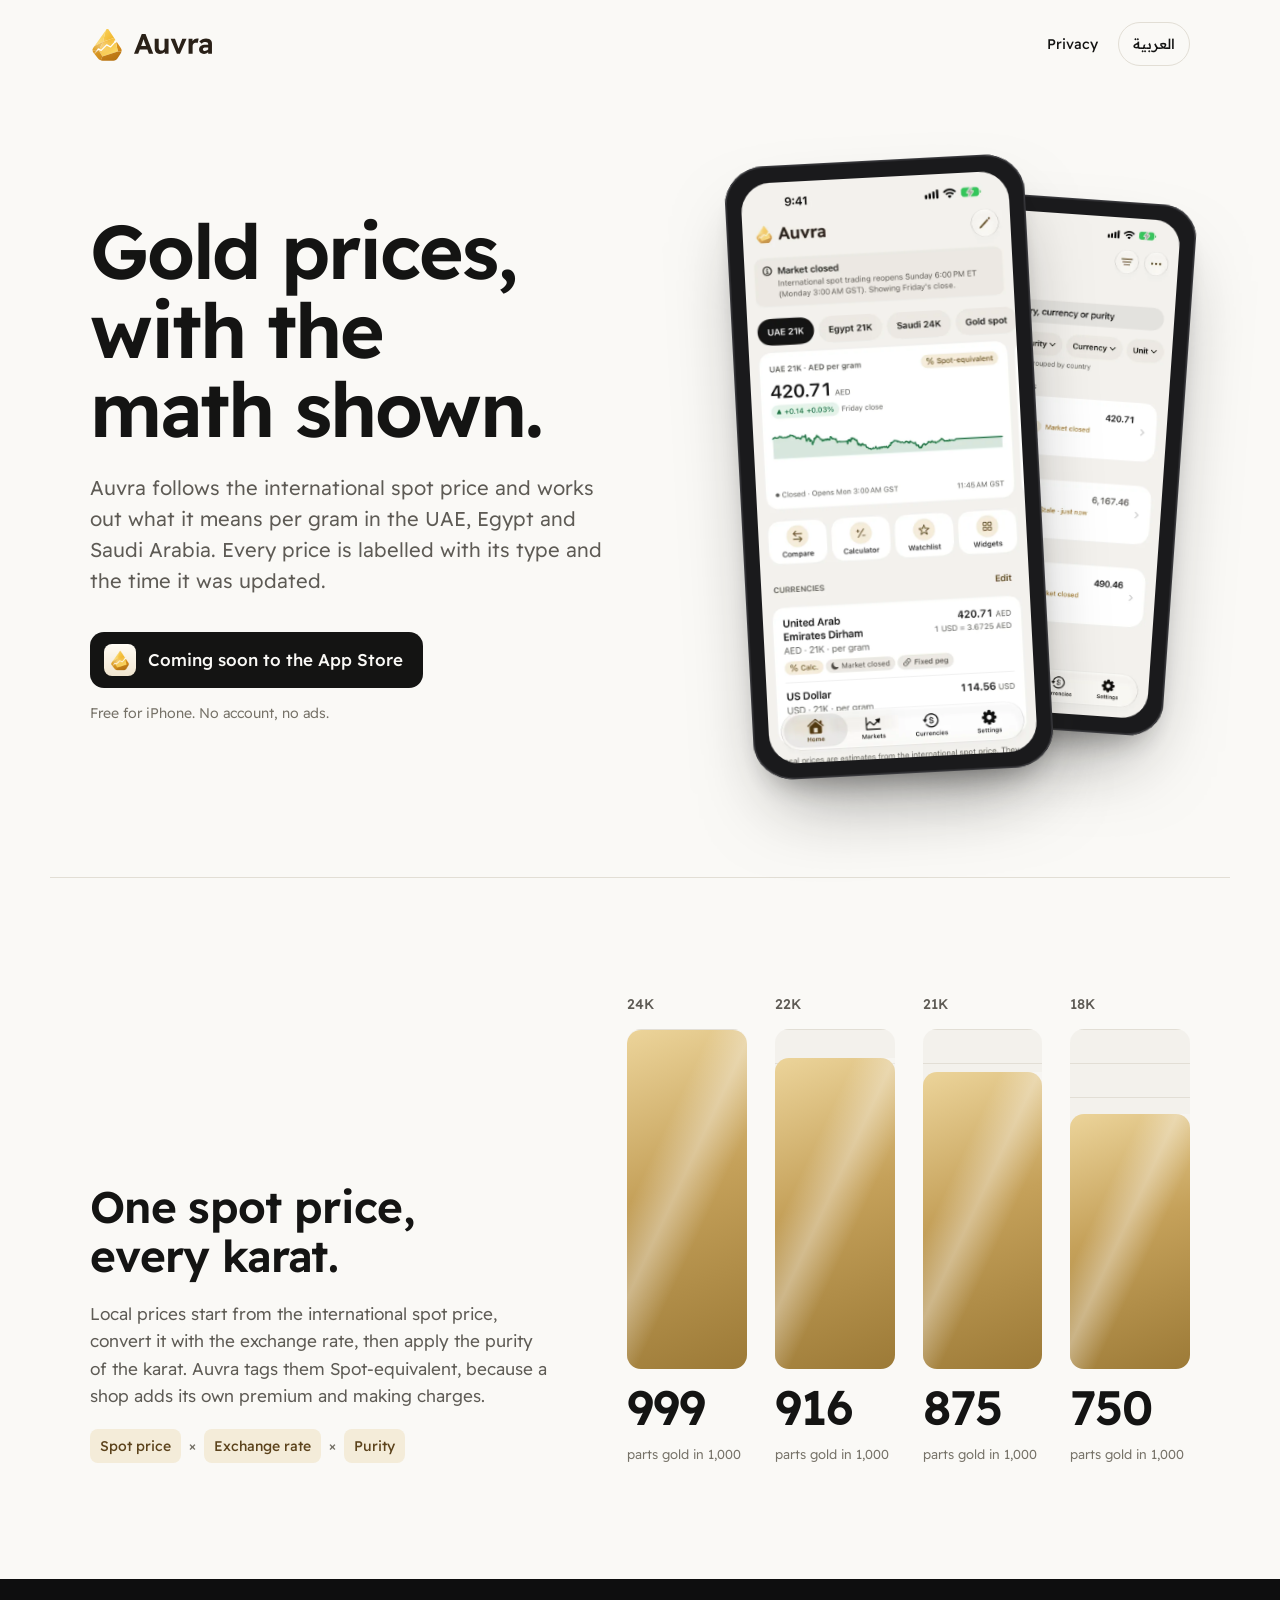
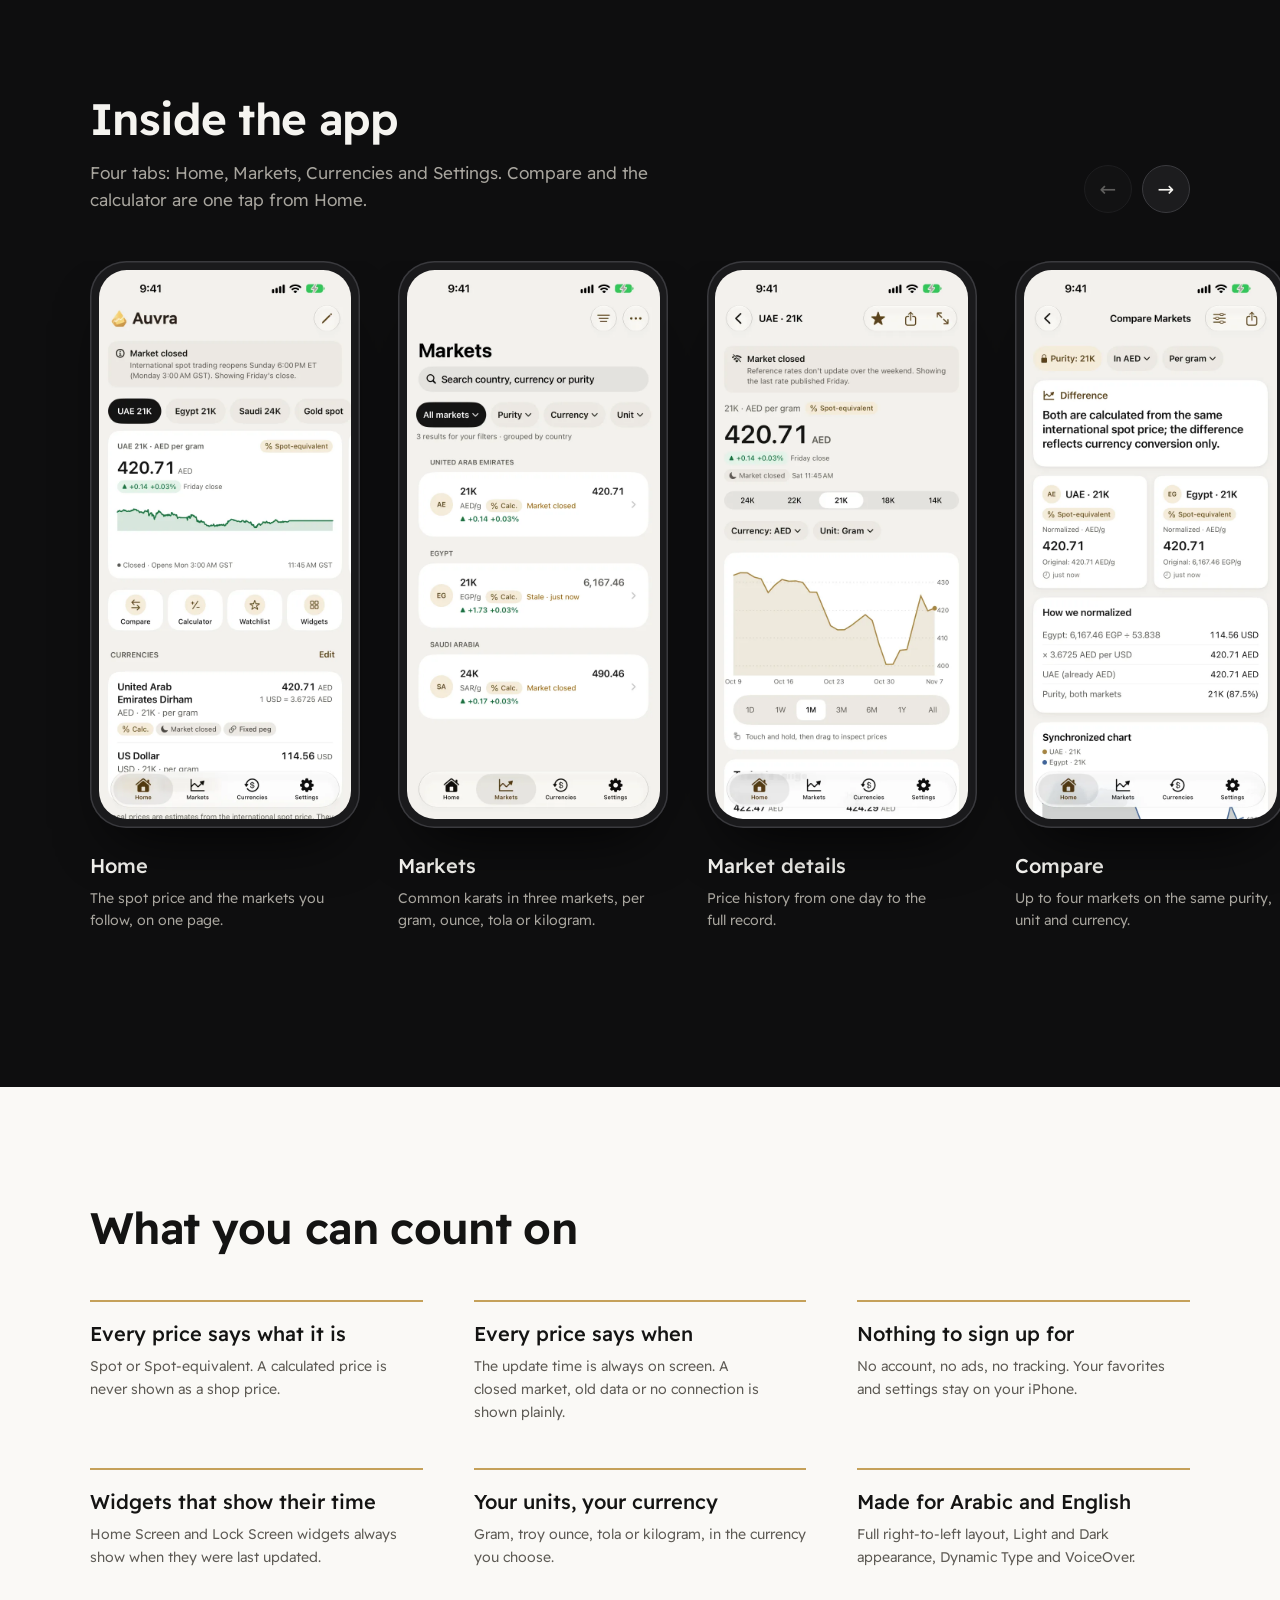
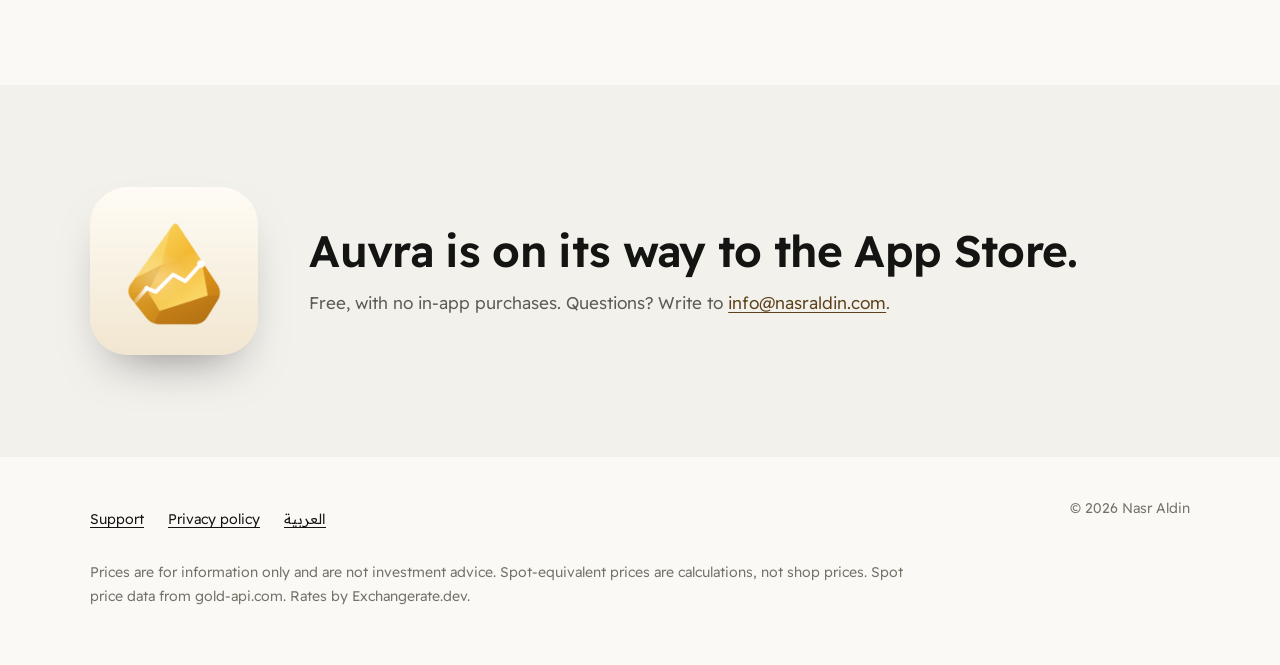
==== index.html @ fda50646 "Auvra website: English and Arabic landing pages Screens are live captures from the App Store build c" ====
<!doctype html>
<html lang="en" dir="ltr">
<head>
  <meta charset="utf-8">
  <meta name="viewport" content="width=device-width, initial-scale=1">
  <title>Auvra: gold prices, with the math shown</title>
  <meta name="description" content="Auvra follows the international gold spot price and works out what it means per gram in the UAE, Egypt and Saudi Arabia. Free for iPhone, in English and Arabic.">
  <link rel="canonical" href="https://nasraldin.github.io/auvra-site/">
  <link rel="alternate" hreflang="en" href="https://nasraldin.github.io/auvra-site/">
  <link rel="alternate" hreflang="ar" href="https://nasraldin.github.io/auvra-site/ar/">
  <link rel="alternate" hreflang="x-default" href="https://nasraldin.github.io/auvra-site/">
  <meta name="theme-color" content="#faf9f6" media="(prefers-color-scheme: light)">
  <meta name="theme-color" content="#0e0e0f" media="(prefers-color-scheme: dark)">
  <meta property="og:type" content="website">
  <meta property="og:title" content="Auvra: gold prices, with the math shown">
  <meta property="og:description" content="Auvra follows the international gold spot price and works out what it means per gram in the UAE, Egypt and Saudi Arabia. Free for iPhone, in English and Arabic.">
  <meta property="og:url" content="https://nasraldin.github.io/auvra-site/">
  <meta property="og:image" content="https://nasraldin.github.io/auvra-site/assets/og-en.png">
  <meta property="og:locale" content="en_US">
  <meta name="twitter:card" content="summary_large_image">
  <link rel="icon" href="favicon.png" type="image/png">
  <link rel="apple-touch-icon" href="assets/apple-touch-icon.png">
  <link rel="preconnect" href="https://fonts.googleapis.com">
  <link rel="preconnect" href="https://fonts.gstatic.com" crossorigin>
  <link rel="stylesheet" href="https://fonts.googleapis.com/css2?family=Readex+Pro:wght@300..700&display=swap">
  <link rel="stylesheet" href="assets/site.css">
</head>
<body>
  <a class="skip" href="#main">Skip to content</a>
  <header class="wrap top">
    <a class="brand" href="./" aria-label="Auvra">
      <img class="mark" src="assets/mark.svg" width="34" height="34" alt="">
      <img class="word word-light" src="assets/auvra-wordmark-en-ink.svg" alt="" height="20">
      <img class="word word-dark" src="assets/auvra-wordmark-en-paper.svg" alt="" height="20">
    </a>
    <nav>
      <a class="privacy" href="https://auvra-proxy.app-services-671.workers.dev/legal/privacy">Privacy</a>
      <a class="lang" href="ar/" hreflang="ar" lang="ar">العربية</a>
    </nav>
  </header>

  <main id="main">
    <section class="wrap hero">
      <div>
        <h1>Gold prices, with the math shown.</h1>
        <p class="lede">Auvra follows the international spot price and works out what it means per gram in the UAE, Egypt and Saudi Arabia. Every price is labelled with its type and the time it was updated.</p>
        <div class="availability">
          <span class="soon"><img src="assets/app-icon.png" width="32" height="32" alt="">Coming soon to the App Store</span>
          <small>Free for iPhone. No account, no ads.</small>
        </div>
      </div>
      <div class="stage">
        <div class="phone back"><img src="assets/screens/en/markets.webp" width="1320" height="2868" alt="Auvra Markets screen listing karats in three markets"></div>
        <div class="phone front"><img src="assets/screens/en/home.webp" width="1320" height="2868" alt="Auvra Home screen showing the spot price and followed markets" fetchpriority="high"></div>
      </div>
    </section>

    <section class="wrap assay" aria-labelledby="assay-title">
      <div class="copy">
        <h2 id="assay-title">One spot price, every karat.</h2>
        <p>Local prices start from the international spot price, convert it with the exchange rate, then apply the purity of the karat. Auvra tags them Spot-equivalent, because a shop adds its own premium and making charges.</p>
        <p class="formula"><span>Spot price</span> <i aria-hidden="true">×</i> <span>Exchange rate</span> <i aria-hidden="true">×</i> <span>Purity</span></p>
      </div>
      <ul class="bars" aria-label="Purity of each karat">
          <li class="bar">
            <span class="karat">24K</span>
            <span class="track" aria-hidden="true"><span class="fill" style="--fine: 99.9%"></span></span>
            <span class="value">999</span>
            <span class="unit">parts gold in 1,000</span>
          </li>
          <li class="bar">
            <span class="karat">22K</span>
            <span class="track" aria-hidden="true"><span class="fill" style="--fine: 91.6%"></span></span>
            <span class="value">916</span>
            <span class="unit">parts gold in 1,000</span>
          </li>
          <li class="bar">
            <span class="karat">21K</span>
            <span class="track" aria-hidden="true"><span class="fill" style="--fine: 87.5%"></span></span>
            <span class="value">875</span>
            <span class="unit">parts gold in 1,000</span>
          </li>
          <li class="bar">
            <span class="karat">18K</span>
            <span class="track" aria-hidden="true"><span class="fill" style="--fine: 75.0%"></span></span>
            <span class="value">750</span>
            <span class="unit">parts gold in 1,000</span>
          </li>
      </ul>
    </section>

    <section class="screens" aria-labelledby="screens-title">
      <div class="wrap head">
        <div>
          <h2 id="screens-title">Inside the app</h2>
          <p>Four tabs: Home, Markets, Currencies and Settings. Compare and the calculator are one tap from Home.</p>
        </div>
        <div class="scroller-buttons">
          <button type="button" data-step="-1" aria-label="Previous screens">←</button>
          <button type="button" data-step="1" aria-label="Next screens">→</button>
        </div>
      </div>
      <ul class="gallery" tabindex="0" aria-label="Inside the app">
        <li>
          <div class="phone"><img src="assets/screens/en/home.webp" width="1320" height="2868" loading="lazy" decoding="async" alt="Auvra Home screen"></div>
          <h3>Home</h3>
          <p>The spot price and the markets you follow, on one page.</p>
        </li>
        <li>
          <div class="phone"><img src="assets/screens/en/markets.webp" width="1320" height="2868" loading="lazy" decoding="async" alt="Auvra Markets screen"></div>
          <h3>Markets</h3>
          <p>Common karats in three markets, per gram, ounce, tola or kilogram.</p>
        </li>
        <li>
          <div class="phone"><img src="assets/screens/en/details.webp" width="1320" height="2868" loading="lazy" decoding="async" alt="Auvra Market details screen"></div>
          <h3>Market details</h3>
          <p>Price history from one day to the full record.</p>
        </li>
        <li>
          <div class="phone"><img src="assets/screens/en/compare.webp" width="1320" height="2868" loading="lazy" decoding="async" alt="Auvra Compare screen"></div>
          <h3>Compare</h3>
          <p>Up to four markets on the same purity, unit and currency.</p>
        </li>
        <li>
          <div class="phone"><img src="assets/screens/en/currencies.webp" width="1320" height="2868" loading="lazy" decoding="async" alt="Auvra Currencies screen"></div>
          <h3>Currencies</h3>
          <p>Gold per gram in dozens of currencies.</p>
        </li>
        <li>
          <div class="phone"><img src="assets/screens/en/calculator.webp" width="1320" height="2868" loading="lazy" decoding="async" alt="Auvra Calculator screen"></div>
          <h3>Calculator</h3>
          <p>Weight, karat, premium, making charges and VAT, with every step shown.</p>
        </li>
      </ul>
    </section>

    <section class="wrap promises" aria-labelledby="promises-title">
      <h2 id="promises-title">What you can count on</h2>
      <ul>
        <li>
          <h3>Every price says what it is</h3>
          <p>Spot or Spot-equivalent. A calculated price is never shown as a shop price.</p>
        </li>
        <li>
          <h3>Every price says when</h3>
          <p>The update time is always on screen. A closed market, old data or no connection is shown plainly.</p>
        </li>
        <li>
          <h3>Nothing to sign up for</h3>
          <p>No account, no ads, no tracking. Your favorites and settings stay on your iPhone.</p>
        </li>
        <li>
          <h3>Widgets that show their time</h3>
          <p>Home Screen and Lock Screen widgets always show when they were last updated.</p>
        </li>
        <li>
          <h3>Your units, your currency</h3>
          <p>Gram, troy ounce, tola or kilogram, in the currency you choose.</p>
        </li>
        <li>
          <h3>Made for Arabic and English</h3>
          <p>Full right-to-left layout, Light and Dark appearance, Dynamic Type and VoiceOver.</p>
        </li>
      </ul>
    </section>

    <section class="closing" aria-labelledby="closing-title">
      <div class="wrap">
        <img src="assets/app-icon.png" width="168" height="168" alt="">
        <div>
          <h2 id="closing-title">Auvra is on its way to the App Store.</h2>
          <p>Free, with no in-app purchases. Questions? Write to <a href="mailto:info@nasraldin.com">info@nasraldin.com</a>.</p>
        </div>
      </div>
    </section>
  </main>

  <footer class="wrap">
    <div class="row">
      <nav>
        <a href="https://auvra-proxy.app-services-671.workers.dev/support">Support</a>
        <a href="https://auvra-proxy.app-services-671.workers.dev/legal/privacy">Privacy policy</a>
        <a href="ar/" lang="ar">العربية</a>
      </nav>
      <span dir="ltr">© 2026 Nasr Aldin</span>
    </div>
    <p class="fine">Prices are for information only and are not investment advice. Spot-equivalent prices are calculations, not shop prices. Spot price data from gold-api.com. Rates by Exchangerate.dev.</p>
  </footer>

  <script>
    (function () {
      var gallery = document.querySelector(".gallery");
      var buttons = document.querySelectorAll(".scroller-buttons button");
      if (!gallery || !buttons.length) return;
      var rtl = document.documentElement.dir === "rtl";
      function update() {
        var max = gallery.scrollWidth - gallery.clientWidth;
        var pos = Math.abs(gallery.scrollLeft);
        buttons[0].disabled = pos <= 2;
        buttons[1].disabled = pos >= max - 2;
      }
      buttons.forEach(function (button) {
        button.addEventListener("click", function () {
          var step = Number(button.dataset.step) * gallery.clientWidth * 0.8;
          gallery.scrollBy({ left: rtl ? -step : step, behavior: "smooth" });
        });
      });
      gallery.addEventListener("scroll", update, { passive: true });
      window.addEventListener("resize", update);
      update();
    })();
  </script>
</body>
</html>
---- assets/site.css ----
/* Auvra marketing site. Colors are the app's own tokens (docs/design/tokens.json). */

:root {
  --paper: #faf9f6;
  --paper-deep: #f3f1ec;
  --ink: #141413;
  --ink-soft: #5e5b55;
  --ink-faint: #767268;
  --rule: #e2ded5;
  --gold: #c5a15a;
  --gold-light: #dcbf7e;
  --gold-text: #5c431c;
  --gold-wash: #f4ecd9;
  --night: #0e0e0f;
  --night-surface: #1c1c1e;
  --night-text: #f5f4f0;
  --night-soft: #a8a59e;

  --font: "Readex Pro", system-ui, -apple-system, "Segoe UI", sans-serif;
  --step--1: 0.875rem;
  --step-0: 1.0625rem;
  --step-1: 1.25rem;
  --step-2: 1.625rem;
  --step-3: clamp(1.9rem, 1.4rem + 2vw, 2.75rem);
  --step-4: clamp(2.6rem, 1.6rem + 4.4vw, 4.75rem);
  --gutter: clamp(16px, 4vw, 40px);
  --page: 1180px;
}

@media (prefers-color-scheme: dark) {
  :root {
    --paper: #0e0e0f;
    --paper-deep: #161618;
    --ink: #f5f4f0;
    --ink-soft: #a8a59e;
    --ink-faint: #8a877f;
    --rule: #2f2f33;
    --gold-text: #dcbf7e;
    --gold-wash: #2b2417;
    --night: #050506;
  }
}

*,
*::before,
*::after {
  box-sizing: border-box;
}

html {
  -webkit-text-size-adjust: 100%;
  scroll-behavior: smooth;
}

body {
  margin: 0;
  background: var(--paper);
  color: var(--ink);
  font-family: var(--font);
  font-size: var(--step-0);
  line-height: 1.6;
  font-weight: 350;
  overflow-x: hidden;
}

:lang(ar) body,
body:lang(ar) {
  line-height: 1.8;
}

img {
  display: block;
  max-width: 100%;
  height: auto;
}

a {
  color: var(--gold-text);
  text-underline-offset: 0.2em;
}

:focus-visible {
  outline: 3px solid var(--gold);
  outline-offset: 3px;
  border-radius: 6px;
}

.skip {
  position: absolute;
  inset-inline-start: 16px;
  top: -60px;
  background: var(--ink);
  color: var(--paper);
  padding: 10px 16px;
  border-radius: 10px;
  z-index: 10;
}

.skip:focus {
  top: 12px;
}

.wrap {
  max-width: var(--page);
  margin-inline: auto;
  padding-inline: var(--gutter);
}

h1,
h2,
h3 {
  font-weight: 600;
  margin: 0;
  text-wrap: balance;
}

p {
  margin: 0;
  text-wrap: pretty;
}

/* Header */

.top {
  display: flex;
  align-items: center;
  justify-content: space-between;
  gap: 16px;
  padding-block: 22px;
}

.brand {
  display: flex;
  align-items: center;
  gap: 10px;
  text-decoration: none;
}

.brand img.mark {
  width: 34px;
  height: 34px;
}

.brand img.word {
  height: 20px;
  width: auto;
}

.brand .word-dark {
  display: none;
}

@media (prefers-color-scheme: dark) {
  .brand .word-light {
    display: none;
  }

  .brand .word-dark {
    display: block;
  }
}

.top nav {
  display: flex;
  gap: 6px;
}

.top nav a {
  color: var(--ink);
  text-decoration: none;
  font-size: var(--step--1);
  font-weight: 450;
  padding: 10px 14px;
  border-radius: 999px;
  min-height: 44px;
  display: inline-flex;
  align-items: center;
}

.top nav a:hover {
  background: var(--paper-deep);
}

.top nav a.lang {
  border: 1px solid var(--rule);
}

/* Hero */

.hero {
  display: grid;
  grid-template-columns: minmax(0, 1.05fr) minmax(0, 1fr);
  align-items: center;
  gap: clamp(32px, 5vw, 72px);
  padding-block: clamp(28px, 6vw, 72px) clamp(56px, 8vw, 112px);
}

.hero h1 {
  font-size: var(--step-4);
  line-height: 1.04;
  letter-spacing: -0.025em;
  font-weight: 600;
  max-width: 13ch;
}

:lang(ar) .hero h1 {
  letter-spacing: 0;
  line-height: 1.25;
  max-width: 14ch;
}

.hero .lede {
  margin-top: 24px;
  font-size: var(--step-1);
  line-height: 1.55;
  color: var(--ink-soft);
  max-width: 34em;
}

.availability {
  margin-top: 36px;
  display: flex;
  flex-wrap: wrap;
  align-items: center;
  gap: 14px 20px;
}

.soon {
  display: inline-flex;
  align-items: center;
  gap: 12px;
  background: var(--ink);
  color: var(--paper);
  border-radius: 14px;
  padding: 12px 20px 12px 14px;
  font-weight: 500;
  min-height: 56px;
}

:lang(ar) .soon {
  padding: 12px 14px 12px 20px;
}

.soon img {
  width: 32px;
  height: 32px;
  border-radius: 8px;
}

.availability small {
  font-size: var(--step--1);
  color: var(--ink-faint);
}

.stage {
  position: relative;
  min-height: 560px;
  display: grid;
  place-items: center;
}

.phone {
  position: relative;
  width: 100%;
  border-radius: 13.5% / 6.2%;
  padding: 3.2%;
  background: #1a1a1c;
  box-shadow:
    0 0 0 1.5px #3a3a3e inset,
    0 40px 80px -30px rgba(20, 20, 19, 0.55),
    0 18px 30px -18px rgba(20, 20, 19, 0.4);
}

.phone img {
  width: 100%;
  border-radius: 11% / 5.1%;
  aspect-ratio: 1320 / 2868;
  object-fit: cover;
  background: var(--paper-deep);
}

.stage .phone {
  z-index: 1;
}

.stage .front {
  width: min(300px, 62%);
  translate: -16% 0;
  rotate: -3deg;
}

.stage .back {
  position: absolute;
  width: min(262px, 54%);
  inset-inline-end: 2%;
  top: 6%;
  rotate: 4deg;
  z-index: 0;
  filter: saturate(0.95);
}

:lang(ar) .stage .front {
  translate: 16% 0;
  rotate: 3deg;
}

:lang(ar) .stage .back {
  rotate: -4deg;
}

@media (prefers-reduced-motion: no-preference) {
  .stage .front {
    animation: rise 900ms cubic-bezier(0.2, 0.7, 0.2, 1) both;
  }

  .stage .back {
    animation: rise 900ms 140ms cubic-bezier(0.2, 0.7, 0.2, 1) both;
  }
}

@keyframes rise {
  from {
    opacity: 0;
    transform: translateY(48px);
  }
}

/* Assay: one spot price, four karats */

.assay {
  border-top: 1px solid var(--rule);
  padding-block: clamp(64px, 9vw, 120px);
  display: grid;
  grid-template-columns: minmax(0, 0.9fr) minmax(0, 1.1fr);
  gap: clamp(40px, 6vw, 96px);
  align-items: end;
}

.assay h2,
.screens h2,
.promises h2,
.closing h2 {
  font-size: var(--step-3);
  line-height: 1.12;
  letter-spacing: -0.015em;
}

:lang(ar) h2 {
  letter-spacing: 0;
  line-height: 1.35;
}

.assay .copy p {
  margin-top: 20px;
  color: var(--ink-soft);
  max-width: 32em;
}

.formula {
  margin-top: 28px;
  display: flex;
  flex-wrap: wrap;
  align-items: center;
  gap: 8px;
  font-size: var(--step--1);
  font-weight: 450;
}

.formula span {
  background: var(--gold-wash);
  color: var(--gold-text);
  border-radius: 8px;
  padding: 6px 10px;
}

.formula i {
  font-style: normal;
  color: var(--ink-faint);
}

.bars {
  display: grid;
  grid-template-columns: repeat(4, minmax(0, 1fr));
  gap: clamp(10px, 2.2vw, 28px);
  margin: 0;
  padding: 0;
  list-style: none;
}

.bar {
  display: flex;
  flex-direction: column;
  gap: 14px;
}

.bar .karat {
  font-size: var(--step--1);
  font-weight: 500;
  color: var(--ink-soft);
}

.bar .track {
  position: relative;
  height: clamp(200px, 30vw, 340px);
  border-radius: 14px;
  background: repeating-linear-gradient(
    to top,
    var(--paper-deep) 0 calc(10% - 1px),
    var(--rule) calc(10% - 1px) 10%
  );
  overflow: hidden;
}

.bar .fill {
  position: absolute;
  inset-inline: 0;
  bottom: 0;
  height: var(--fine);
  background: linear-gradient(160deg, #ecd49a 0%, var(--gold) 45%, #9c7a37 100%);
  border-radius: 14px 14px 0 0;
}

.bar .fill::after {
  content: "";
  position: absolute;
  inset: 0;
  background: linear-gradient(115deg, transparent 30%, rgba(255, 255, 255, 0.35) 45%, transparent 60%);
}

.bar .value {
  font-size: clamp(1.6rem, 1rem + 2.6vw, 3rem);
  font-weight: 600;
  line-height: 1;
  font-variant-numeric: tabular-nums;
  letter-spacing: -0.02em;
}

.bar .unit {
  font-size: 0.8125rem;
  color: var(--ink-faint);
  line-height: 1.4;
}

/* Screens */

.screens {
  background: var(--night);
  color: var(--night-text);
  padding-block: clamp(64px, 9vw, 120px);
}

.screens .head {
  display: flex;
  justify-content: space-between;
  align-items: end;
  gap: 24px;
  flex-wrap: wrap;
}

.screens .head p {
  margin-top: 16px;
  color: var(--night-soft);
  max-width: 34em;
}

.scroller-buttons {
  display: flex;
  gap: 10px;
}

.scroller-buttons button {
  width: 48px;
  height: 48px;
  border-radius: 50%;
  border: 1px solid #3a3a3e;
  background: var(--night-surface);
  color: var(--night-text);
  font: inherit;
  font-size: 1.25rem;
  cursor: pointer;
}

.scroller-buttons button:hover {
  border-color: var(--gold);
}

.scroller-buttons button:disabled {
  opacity: 0.35;
  cursor: default;
}

.gallery {
  margin-top: 48px;
  display: grid;
  grid-auto-flow: column;
  grid-auto-columns: clamp(220px, 24vw, 270px);
  gap: clamp(20px, 3vw, 40px);
  overflow-x: auto;
  scroll-snap-type: x mandatory;
  --edge: max(var(--gutter), calc((100vw - var(--page)) / 2 + var(--gutter)));
  scroll-padding-inline: var(--edge);
  padding-inline: var(--edge);
  padding-bottom: 24px;
  list-style: none;
  margin-inline: 0;
  scrollbar-width: thin;
  scrollbar-color: #3a3a3e transparent;
}

.gallery li {
  scroll-snap-align: start;
}

.gallery .phone {
  box-shadow:
    0 0 0 1.5px #3a3a3e inset,
    0 30px 60px -28px rgba(0, 0, 0, 0.9);
}

.gallery h3 {
  margin-top: 22px;
  font-size: var(--step-1);
  font-weight: 500;
}

.gallery p {
  margin-top: 6px;
  color: var(--night-soft);
  font-size: var(--step--1);
  line-height: 1.55;
}

/* Promises */

.promises {
  padding-block: clamp(64px, 9vw, 120px);
}

.promises ul {
  margin: 48px 0 0;
  padding: 0;
  list-style: none;
  display: grid;
  grid-template-columns: repeat(3, minmax(0, 1fr));
  gap: 44px clamp(24px, 4vw, 56px);
}

.promises li {
  border-top: 2px solid var(--gold);
  padding-top: 18px;
}

.promises h3 {
  font-size: var(--step-1);
  font-weight: 500;
  line-height: 1.35;
}

.promises li p {
  margin-top: 8px;
  color: var(--ink-soft);
  font-size: var(--step--1);
  line-height: 1.65;
}

/* Closing */

.closing {
  background: var(--paper-deep);
  padding-block: clamp(56px, 8vw, 104px);
}

.closing .wrap {
  display: grid;
  grid-template-columns: auto minmax(0, 1fr);
  gap: clamp(24px, 4vw, 56px);
  align-items: center;
}

.closing img {
  width: clamp(96px, 14vw, 168px);
  border-radius: 22.5%;
  box-shadow: 0 24px 48px -24px rgba(20, 20, 19, 0.5);
}

.closing p {
  margin-top: 14px;
  color: var(--ink-soft);
}

/* Footer */

footer {
  padding-block: 40px 56px;
  font-size: var(--step--1);
  color: var(--ink-faint);
}

footer .row {
  display: flex;
  flex-wrap: wrap;
  justify-content: space-between;
  gap: 20px 40px;
}

footer nav {
  display: flex;
  flex-wrap: wrap;
  gap: 8px 24px;
}

footer nav a {
  color: var(--ink);
  min-height: 44px;
  display: inline-flex;
  align-items: center;
}

footer .fine {
  margin-top: 20px;
  max-width: 60em;
  line-height: 1.7;
}

/* Small screens */

@media (max-width: 900px) {
  .hero,
  .assay {
    grid-template-columns: minmax(0, 1fr);
  }

  .stage {
    min-height: 0;
    padding-block: 12px 24px;
  }

  .stage .front {
    width: min(270px, 60%);
  }

  .stage .back {
    width: min(232px, 50%);
  }

  .promises ul {
    grid-template-columns: repeat(2, minmax(0, 1fr));
  }
}

@media (max-width: 560px) {
  .top nav a.privacy {
    display: none;
  }

  .promises ul {
    grid-template-columns: minmax(0, 1fr);
    gap: 32px;
  }

  .closing .wrap {
    grid-template-columns: minmax(0, 1fr);
  }

  .scroller-buttons {
    display: none;
  }
}
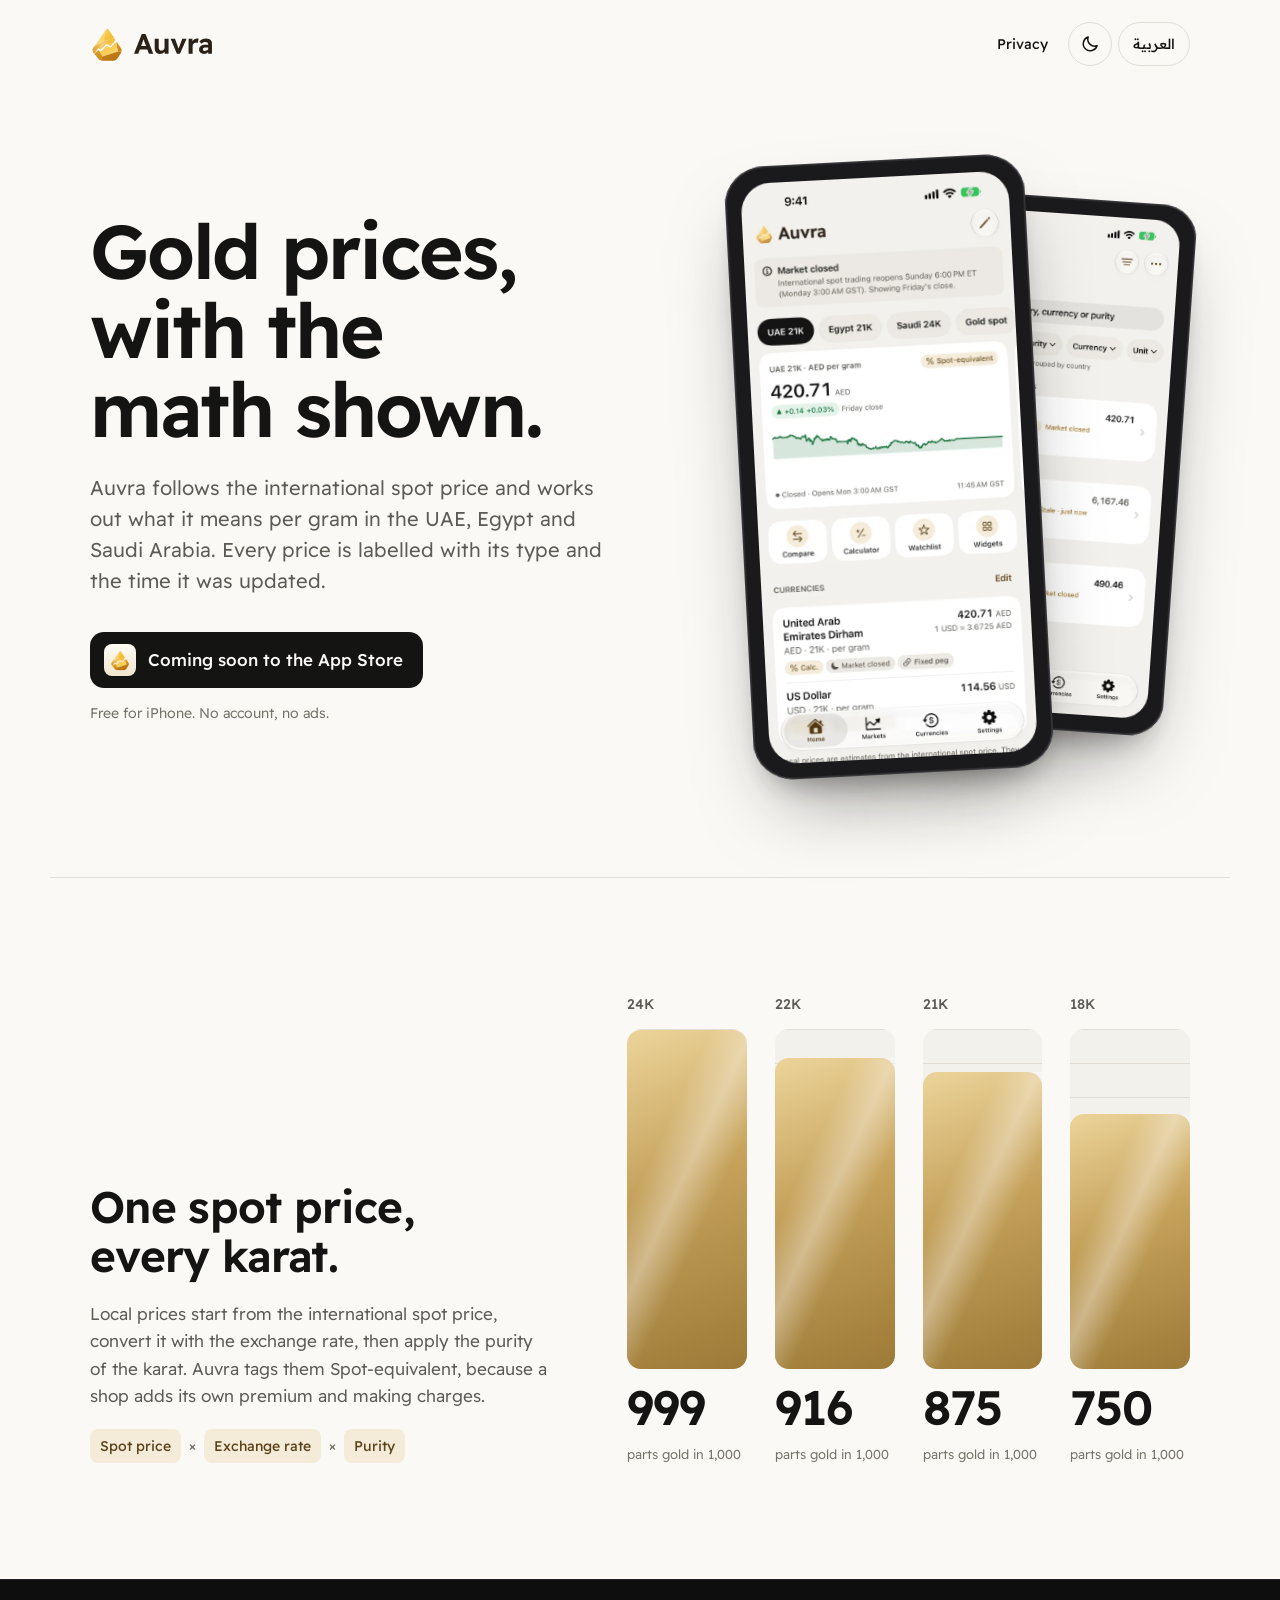
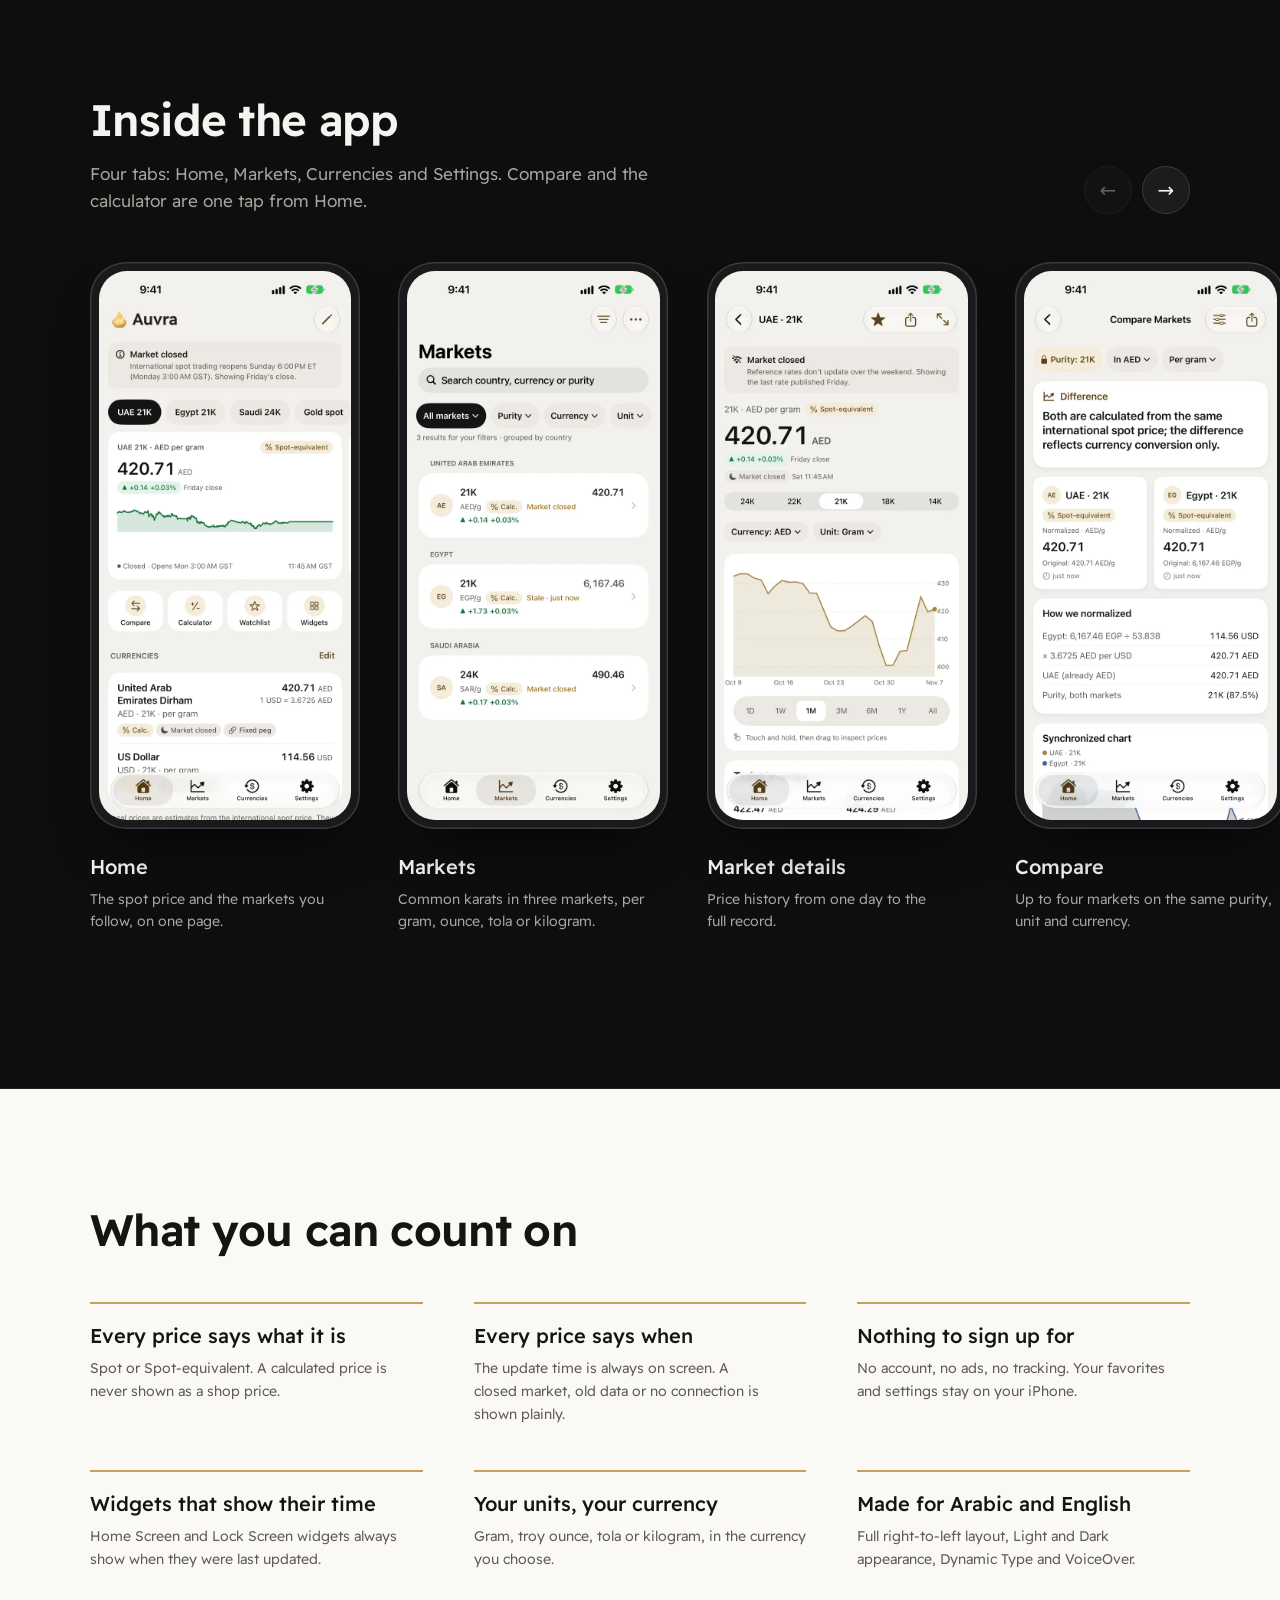
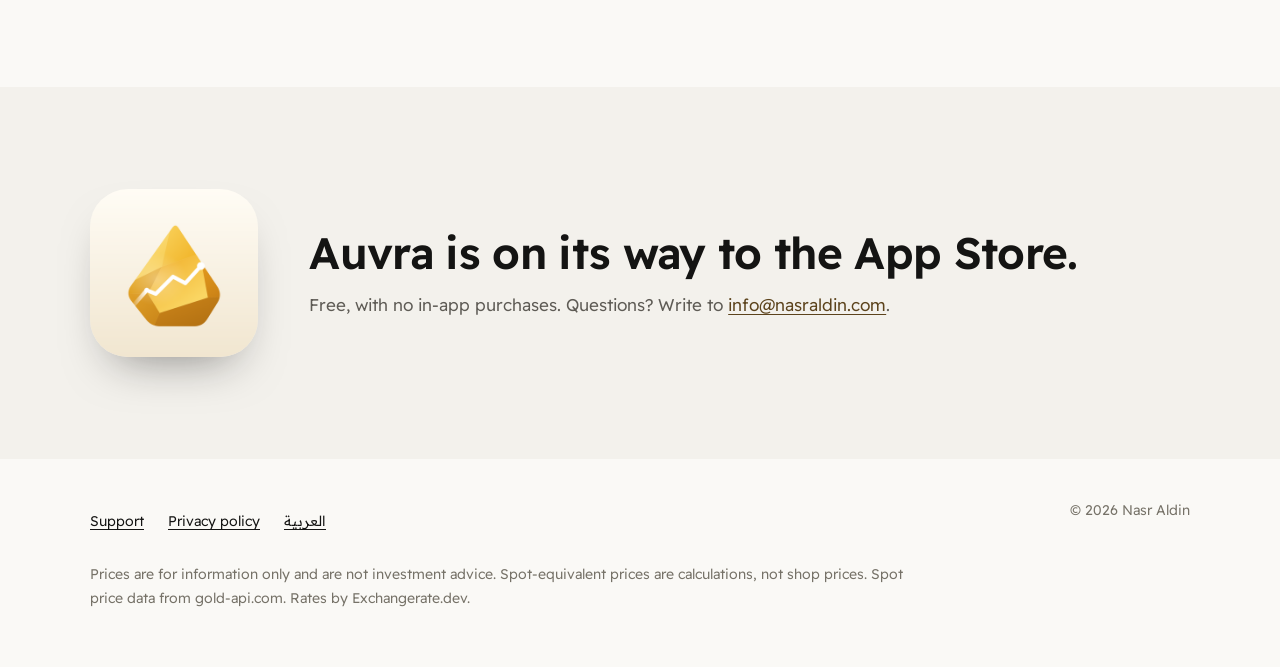
==== commit 4e5cdb2f: "Light and dark theme switch, with the app's dark screenshots in dark mode Co-Authored-By: Claude Opu" ====
--- a/index.html
+++ b/index.html
@@ -24,6 +24,12 @@
   <link rel="preconnect" href="https://fonts.gstatic.com" crossorigin>
   <link rel="stylesheet" href="https://fonts.googleapis.com/css2?family=Readex+Pro:wght@300..700&display=swap">
   <link rel="stylesheet" href="assets/site.css">
+  <script>
+    try {
+      var saved = localStorage.getItem("auvra-theme");
+      if (saved === "light" || saved === "dark") document.documentElement.dataset.theme = saved;
+    } catch (error) {}
+  </script>
 </head>
 <body>
   <a class="skip" href="#main">Skip to content</a>
@@ -35,6 +41,10 @@
     </a>
     <nav>
       <a class="privacy" href="https://auvra-proxy.app-services-671.workers.dev/legal/privacy">Privacy</a>
+      <button class="theme" type="button" data-to-dark="Switch to dark appearance" data-to-light="Switch to light appearance" aria-label="Switch to dark appearance">
+        <svg class="moon" viewBox="0 0 24 24" fill="none" stroke="currentColor" stroke-width="1.8" stroke-linecap="round" stroke-linejoin="round" aria-hidden="true"><path d="M20.5 14.2A8.5 8.5 0 0 1 9.8 3.5a8.5 8.5 0 1 0 10.7 10.7Z"/></svg>
+        <svg class="sun" viewBox="0 0 24 24" fill="none" stroke="currentColor" stroke-width="1.8" stroke-linecap="round" aria-hidden="true"><circle cx="12" cy="12" r="4.2"/><path d="M12 2.5v2.2M12 19.3v2.2M2.5 12h2.2M19.3 12h2.2M5.3 5.3l1.6 1.6M17.1 17.1l1.6 1.6M5.3 18.7l1.6-1.6M17.1 6.9l1.6-1.6"/></svg>
+      </button>
       <a class="lang" href="ar/" hreflang="ar" lang="ar">العربية</a>
     </nav>
   </header>
@@ -50,8 +60,8 @@
         </div>
       </div>
       <div class="stage">
-        <div class="phone back"><img src="assets/screens/en/markets.webp" width="1320" height="2868" alt="Auvra Markets screen listing karats in three markets"></div>
-        <div class="phone front"><img src="assets/screens/en/home.webp" width="1320" height="2868" alt="Auvra Home screen showing the spot price and followed markets" fetchpriority="high"></div>
+        <div class="phone back"><img src="assets/screens/en/markets.webp" data-dark="assets/screens/en-dark/markets.webp" width="1320" height="2868" alt="Auvra Markets screen listing karats in three markets"></div>
+        <div class="phone front"><img src="assets/screens/en/home.webp" data-dark="assets/screens/en-dark/home.webp" width="1320" height="2868" alt="Auvra Home screen showing the spot price and followed markets" fetchpriority="high"></div>
       </div>
     </section>
 
@@ -102,32 +112,32 @@
       </div>
       <ul class="gallery" tabindex="0" aria-label="Inside the app">
         <li>
-          <div class="phone"><img src="assets/screens/en/home.webp" width="1320" height="2868" loading="lazy" decoding="async" alt="Auvra Home screen"></div>
+          <div class="phone"><img src="assets/screens/en/home.webp" data-dark="assets/screens/en-dark/home.webp" width="1320" height="2868" loading="lazy" decoding="async" alt="Auvra Home screen"></div>
           <h3>Home</h3>
           <p>The spot price and the markets you follow, on one page.</p>
         </li>
         <li>
-          <div class="phone"><img src="assets/screens/en/markets.webp" width="1320" height="2868" loading="lazy" decoding="async" alt="Auvra Markets screen"></div>
+          <div class="phone"><img src="assets/screens/en/markets.webp" data-dark="assets/screens/en-dark/markets.webp" width="1320" height="2868" loading="lazy" decoding="async" alt="Auvra Markets screen"></div>
           <h3>Markets</h3>
           <p>Common karats in three markets, per gram, ounce, tola or kilogram.</p>
         </li>
         <li>
-          <div class="phone"><img src="assets/screens/en/details.webp" width="1320" height="2868" loading="lazy" decoding="async" alt="Auvra Market details screen"></div>
+          <div class="phone"><img src="assets/screens/en/details.webp" data-dark="assets/screens/en-dark/details.webp" width="1320" height="2868" loading="lazy" decoding="async" alt="Auvra Market details screen"></div>
           <h3>Market details</h3>
           <p>Price history from one day to the full record.</p>
         </li>
         <li>
-          <div class="phone"><img src="assets/screens/en/compare.webp" width="1320" height="2868" loading="lazy" decoding="async" alt="Auvra Compare screen"></div>
+          <div class="phone"><img src="assets/screens/en/compare.webp" data-dark="assets/screens/en-dark/compare.webp" width="1320" height="2868" loading="lazy" decoding="async" alt="Auvra Compare screen"></div>
           <h3>Compare</h3>
           <p>Up to four markets on the same purity, unit and currency.</p>
         </li>
         <li>
-          <div class="phone"><img src="assets/screens/en/currencies.webp" width="1320" height="2868" loading="lazy" decoding="async" alt="Auvra Currencies screen"></div>
+          <div class="phone"><img src="assets/screens/en/currencies.webp" data-dark="assets/screens/en-dark/currencies.webp" width="1320" height="2868" loading="lazy" decoding="async" alt="Auvra Currencies screen"></div>
           <h3>Currencies</h3>
           <p>Gold per gram in dozens of currencies.</p>
         </li>
         <li>
-          <div class="phone"><img src="assets/screens/en/calculator.webp" width="1320" height="2868" loading="lazy" decoding="async" alt="Auvra Calculator screen"></div>
+          <div class="phone"><img src="assets/screens/en/calculator.webp" data-dark="assets/screens/en-dark/calculator.webp" width="1320" height="2868" loading="lazy" decoding="async" alt="Auvra Calculator screen"></div>
           <h3>Calculator</h3>
           <p>Weight, karat, premium, making charges and VAT, with every step shown.</p>
         </li>
@@ -188,6 +198,35 @@
   </footer>
 
   <script>
+    (function () {
+      var root = document.documentElement;
+      var button = document.querySelector(".theme");
+      var system = window.matchMedia("(prefers-color-scheme: dark)");
+      function current() {
+        return root.dataset.theme || (system.matches ? "dark" : "light");
+      }
+      function apply() {
+        var dark = current() === "dark";
+        document.querySelectorAll("img[data-dark]").forEach(function (img) {
+          if (!img.dataset.light) img.dataset.light = img.getAttribute("src");
+          var next = dark ? img.dataset.dark : img.dataset.light;
+          if (img.getAttribute("src") !== next) img.setAttribute("src", next);
+        });
+        document.querySelectorAll('meta[name="theme-color"]').forEach(function (meta) {
+          meta.content = dark ? "#0e0e0f" : "#faf9f6";
+        });
+        button.setAttribute("aria-label", dark ? button.dataset.toLight : button.dataset.toDark);
+      }
+      button.addEventListener("click", function () {
+        var next = current() === "dark" ? "light" : "dark";
+        root.dataset.theme = next;
+        try { localStorage.setItem("auvra-theme", next); } catch (error) {}
+        apply();
+      });
+      system.addEventListener("change", apply);
+      apply();
+    })();
+
     (function () {
       var gallery = document.querySelector(".gallery");
       var buttons = document.querySelectorAll(".scroller-buttons button");
--- a/assets/site.css
+++ b/assets/site.css
@@ -27,8 +27,9 @@
   --page: 1180px;
 }
 
+/* Dark: follows the system unless the visitor picked a theme (data-theme). */
 @media (prefers-color-scheme: dark) {
-  :root {
+  :root:not([data-theme="light"]) {
     --paper: #0e0e0f;
     --paper-deep: #161618;
     --ink: #f5f4f0;
@@ -38,7 +39,21 @@
     --gold-text: #dcbf7e;
     --gold-wash: #2b2417;
     --night: #050506;
-  }
+    color-scheme: dark;
+  }
+}
+
+:root[data-theme="dark"] {
+  --paper: #0e0e0f;
+  --paper-deep: #161618;
+  --ink: #f5f4f0;
+  --ink-soft: #a8a59e;
+  --ink-faint: #8a877f;
+  --rule: #2f2f33;
+  --gold-text: #dcbf7e;
+  --gold-wash: #2b2417;
+  --night: #050506;
+  color-scheme: dark;
 }
 
 *,
@@ -151,17 +166,72 @@
 }
 
 @media (prefers-color-scheme: dark) {
-  .brand .word-light {
+  :root:not([data-theme="light"]) .brand .word-light {
     display: none;
   }
 
-  .brand .word-dark {
+  :root:not([data-theme="light"]) .brand .word-dark {
     display: block;
   }
 }
 
+:root[data-theme="dark"] .brand .word-light {
+  display: none;
+}
+
+:root[data-theme="dark"] .brand .word-dark {
+  display: block;
+}
+
+/* Theme switch: shows the moon in light, the sun in dark. */
+
+.theme {
+  width: 44px;
+  height: 44px;
+  border-radius: 50%;
+  border: 1px solid var(--rule);
+  background: transparent;
+  color: var(--ink);
+  display: inline-grid;
+  place-items: center;
+  cursor: pointer;
+  padding: 0;
+}
+
+.theme:hover {
+  background: var(--paper-deep);
+}
+
+.theme svg {
+  width: 20px;
+  height: 20px;
+}
+
+.theme .sun {
+  display: none;
+}
+
+@media (prefers-color-scheme: dark) {
+  :root:not([data-theme="light"]) .theme .sun {
+    display: block;
+  }
+
+  :root:not([data-theme="light"]) .theme .moon {
+    display: none;
+  }
+}
+
+:root[data-theme="dark"] .theme .sun {
+  display: block;
+}
+
+:root[data-theme="dark"] .theme .moon {
+  display: none;
+}
+
 .top nav {
   display: flex;
+  align-items: center;
   gap: 6px;
 }
 
@@ -446,6 +516,7 @@
 .screens {
   background: var(--night);
   color: var(--night-text);
+  border-block: 1px solid #222225;
   padding-block: clamp(64px, 9vw, 120px);
 }
 
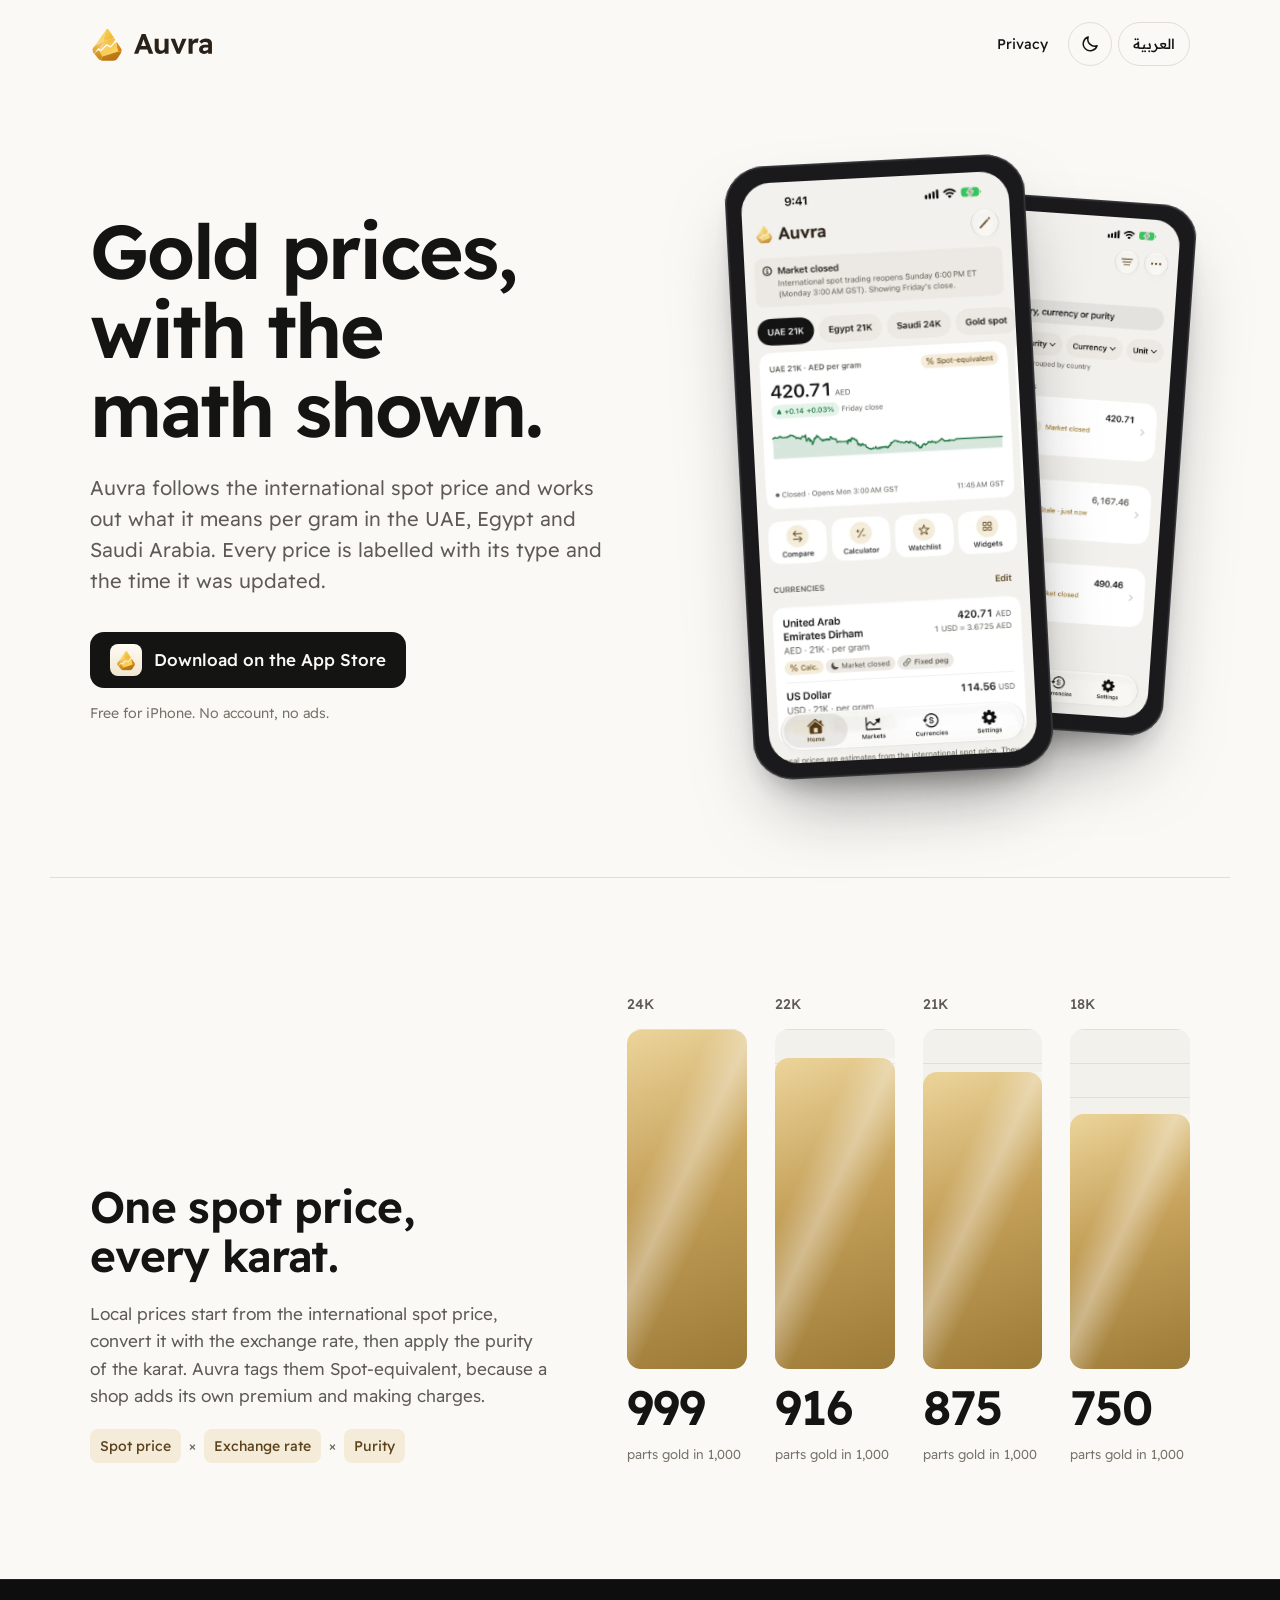
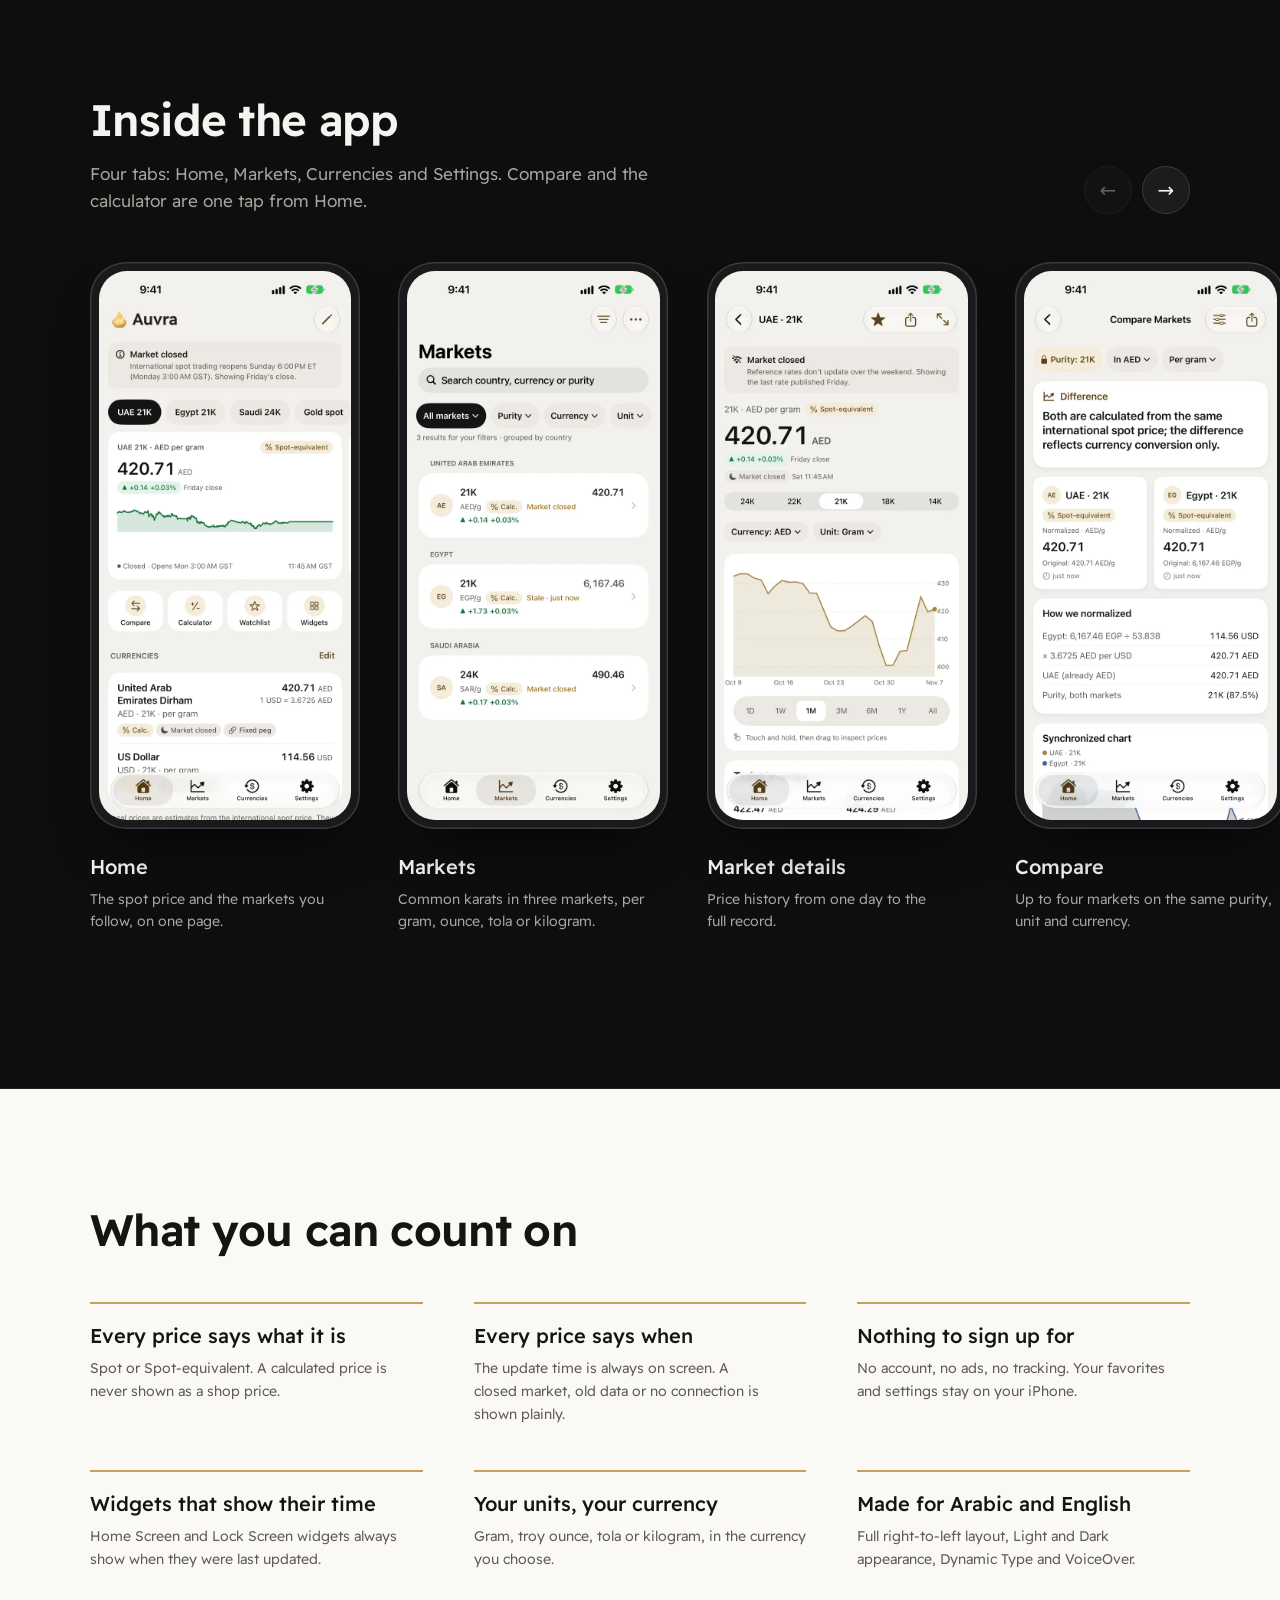
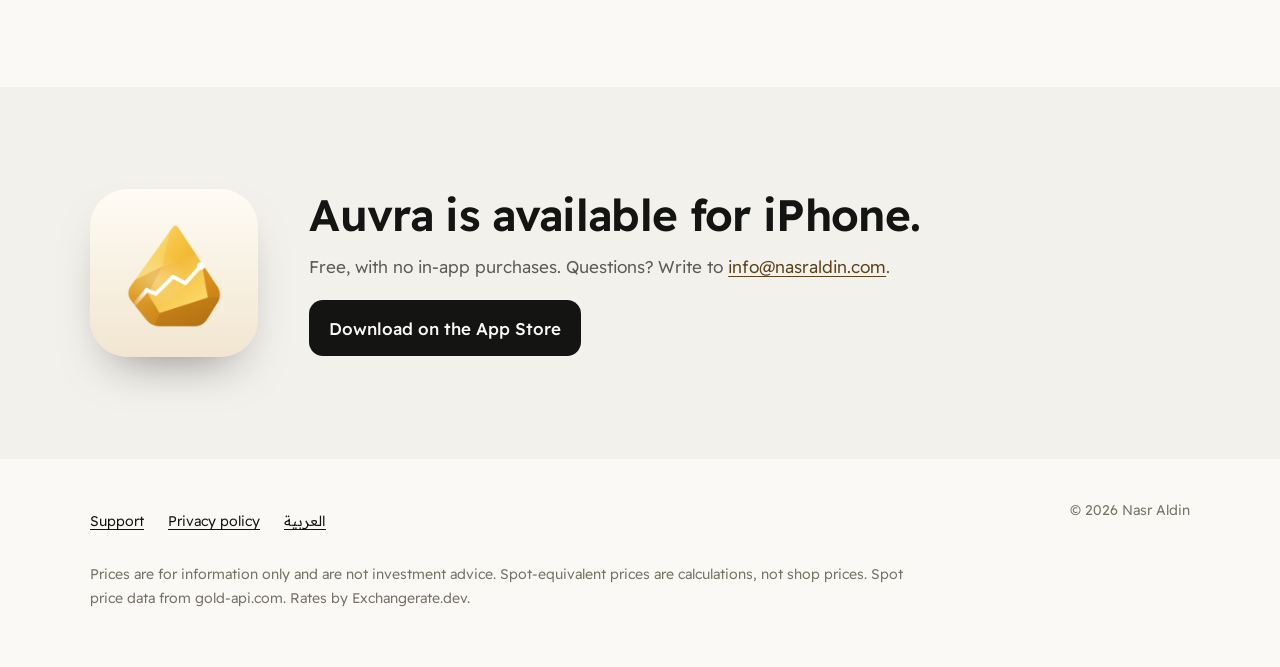
==== commit cd1e5881: "Regenerate the English landing page" ====
--- a/index.html
+++ b/index.html
@@ -55,7 +55,7 @@
         <h1>Gold prices, with the math shown.</h1>
         <p class="lede">Auvra follows the international spot price and works out what it means per gram in the UAE, Egypt and Saudi Arabia. Every price is labelled with its type and the time it was updated.</p>
         <div class="availability">
-          <span class="soon"><img src="assets/app-icon.png" width="32" height="32" alt="">Coming soon to the App Store</span>
+          <a class="app-store-cta" href="https://apps.apple.com/ae/app/auvra-gold-prices-markets/id6831941253"><img src="assets/app-icon.png" width="32" height="32" alt="">Download on the App Store</a>
           <small>Free for iPhone. No account, no ads.</small>
         </div>
       </div>
@@ -178,8 +178,9 @@
       <div class="wrap">
         <img src="assets/app-icon.png" width="168" height="168" alt="">
         <div>
-          <h2 id="closing-title">Auvra is on its way to the App Store.</h2>
+          <h2 id="closing-title">Auvra is available for iPhone.</h2>
           <p>Free, with no in-app purchases. Questions? Write to <a href="mailto:info@nasraldin.com">info@nasraldin.com</a>.</p>
+          <a class="app-store-cta" href="https://apps.apple.com/ae/app/auvra-gold-prices-markets/id6831941253">Download on the App Store</a>
         </div>
       </div>
     </section>
--- a/assets/site.css
+++ b/assets/site.css
@@ -295,23 +295,24 @@
   gap: 14px 20px;
 }
 
-.soon {
+.app-store-cta {
   display: inline-flex;
   align-items: center;
   gap: 12px;
   background: var(--ink);
   color: var(--paper);
   border-radius: 14px;
-  padding: 12px 20px 12px 14px;
+  padding: 12px 20px;
   font-weight: 500;
   min-height: 56px;
-}
-
-:lang(ar) .soon {
-  padding: 12px 14px 12px 20px;
-}
-
-.soon img {
+  text-decoration: none;
+}
+
+.app-store-cta:hover {
+  text-decoration: underline;
+}
+
+.app-store-cta img {
   width: 32px;
   height: 32px;
   border-radius: 8px;
@@ -659,6 +660,10 @@
   color: var(--ink-soft);
 }
 
+.closing .app-store-cta {
+  margin-top: 20px;
+}
+
 /* Footer */
 
 footer {
